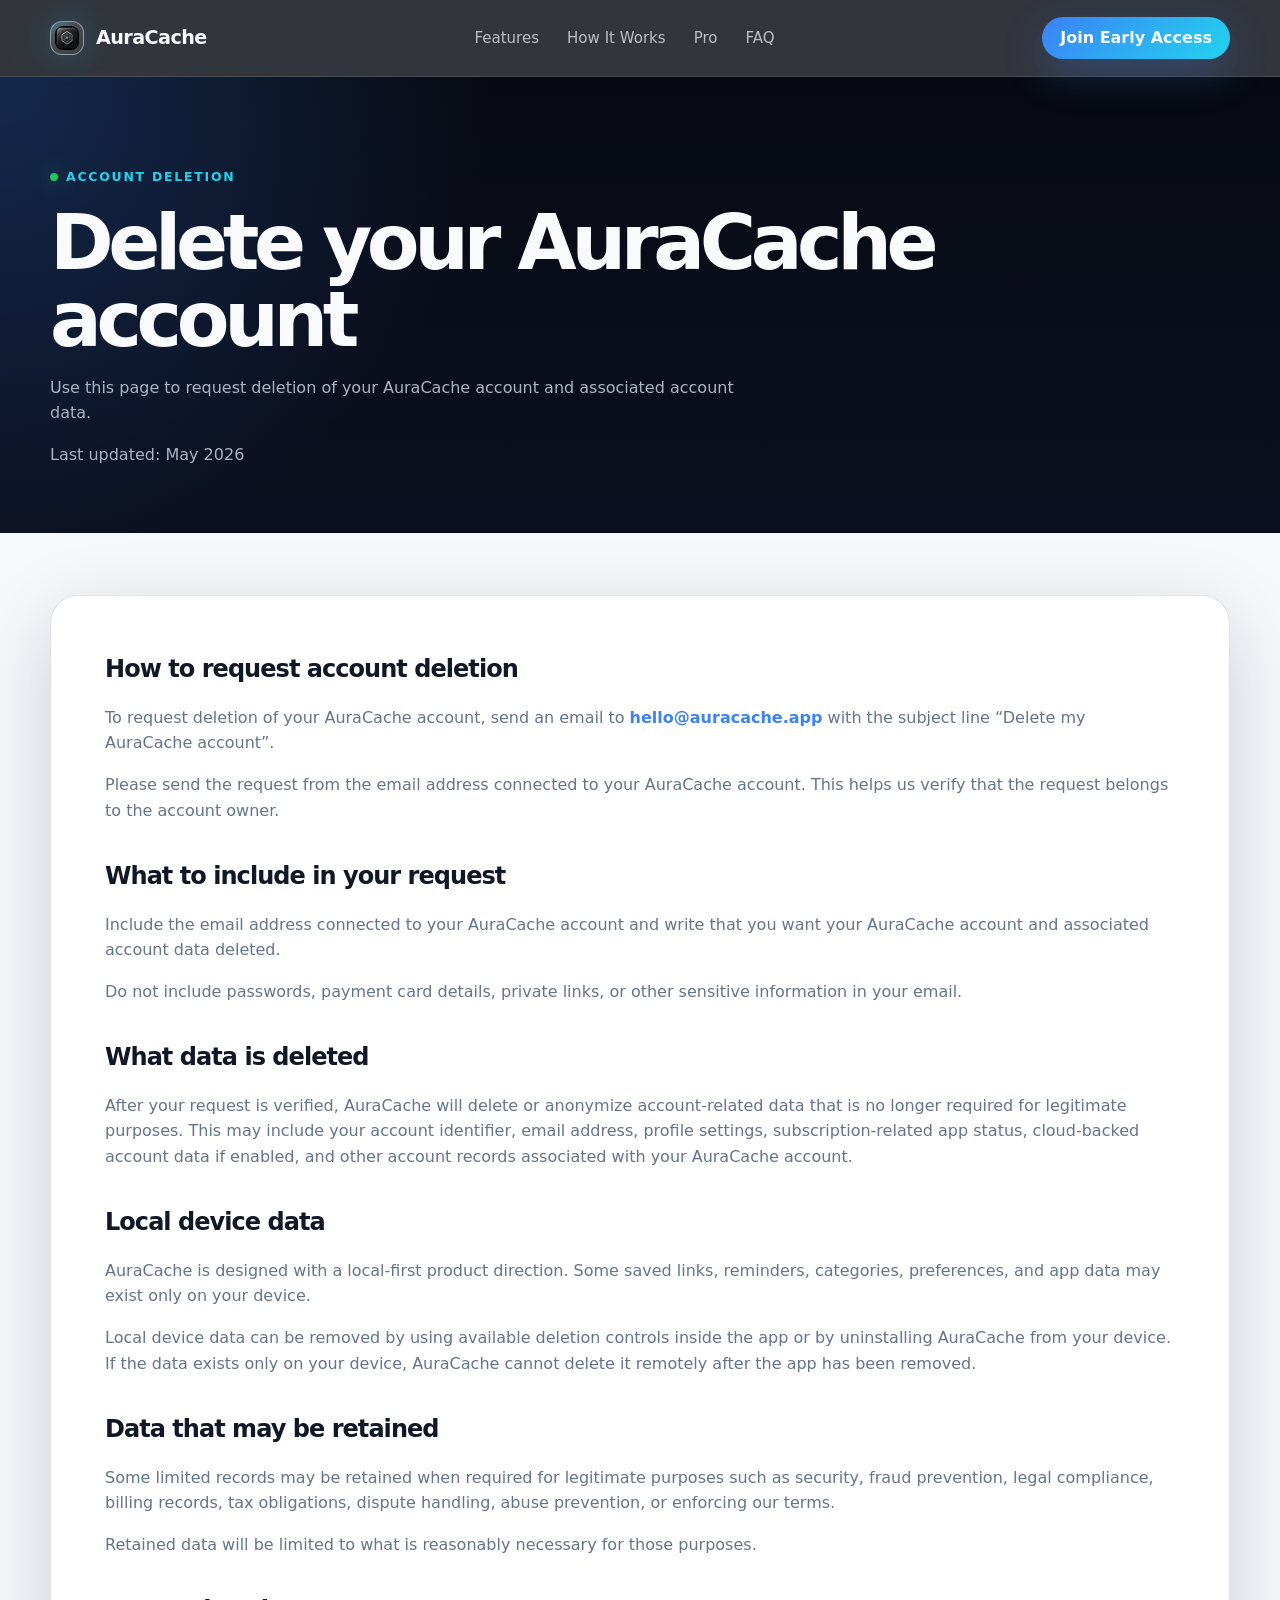
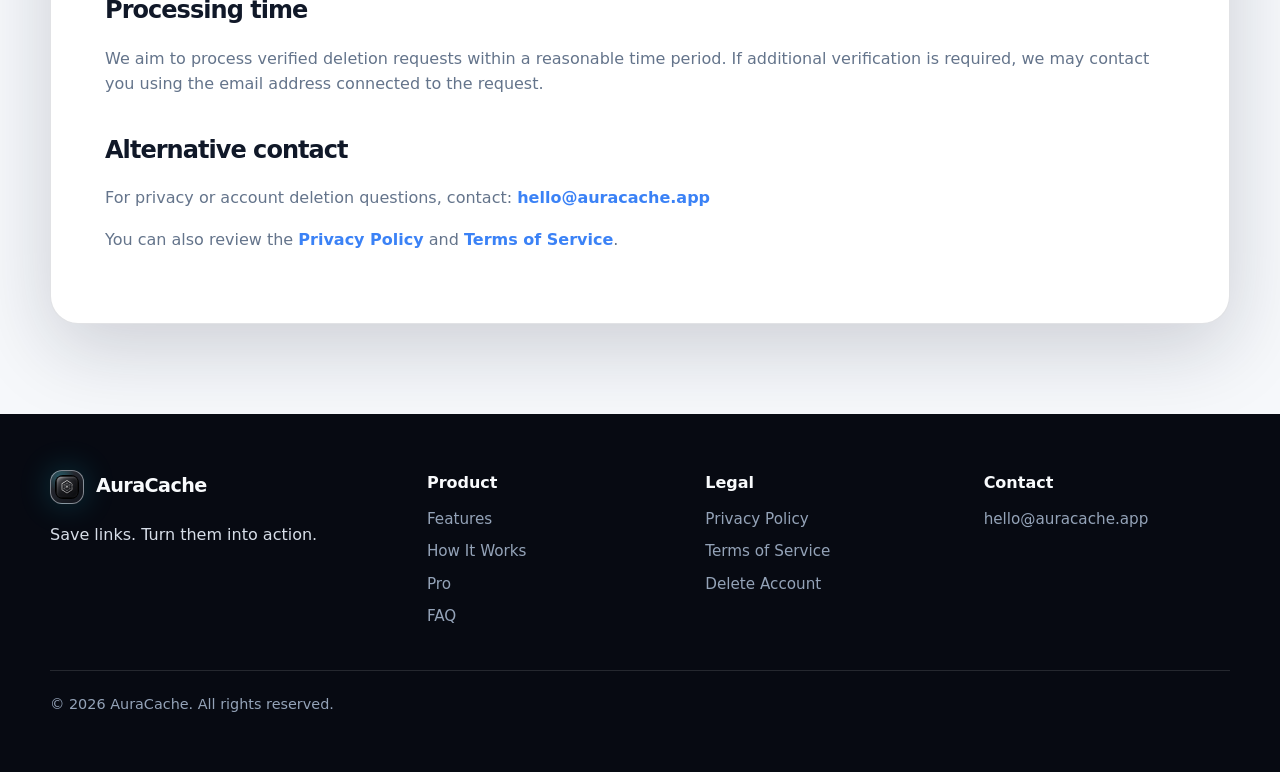
==== delete-account/index.html @ 0bc5a2fd "Add account deletion page" ====
<!doctype html>
<html lang="en">
<head>
  <meta charset="utf-8">
  <title>Delete Account — AuraCache</title>
  <meta name="viewport" content="width=device-width, initial-scale=1">
  <meta name="description" content="Request deletion of your AuraCache account and associated account data.">
  <meta name="robots" content="index, follow">
  <link rel="canonical" href="https://auracache.app/delete-account">

  <meta property="og:type" content="website">
  <meta property="og:site_name" content="AuraCache">
  <meta property="og:url" content="https://auracache.app/delete-account">
  <meta property="og:title" content="Delete Account — AuraCache">
  <meta property="og:description" content="Request deletion of your AuraCache account and associated account data.">
  <meta property="og:image" content="https://auracache.app/og-image.png">
  <meta property="og:image:width" content="1200">
  <meta property="og:image:height" content="630">

  <meta name="twitter:card" content="summary_large_image">
  <meta name="twitter:title" content="Delete Account — AuraCache">
  <meta name="twitter:description" content="Request deletion of your AuraCache account and associated account data.">
  <meta name="twitter:image" content="https://auracache.app/og-image.png">

  <!-- Google tag (gtag.js) -->
  <script async src="https://www.googletagmanager.com/gtag/js?id=G-YW6B66FDKB"></script>
  <script>
    window.dataLayer = window.dataLayer || [];
    function gtag(){dataLayer.push(arguments);}
    gtag('js', new Date());

    gtag('config', 'G-YW6B66FDKB');
  </script>

  <link rel="icon" href="../favicon.ico" sizes="any">
  <link rel="icon" type="image/png" sizes="32x32" href="../favicon-32x32.png">
  <link rel="icon" type="image/png" sizes="16x16" href="../favicon-16x16.png">
  <link rel="apple-touch-icon" href="../apple-touch-icon.png">
  <link rel="manifest" href="../site.webmanifest">
  <meta name="theme-color" content="#070a12">
  <link rel="stylesheet" href="../style.css">
</head>

<body class="legal-page">
  <header class="site-header">
    <div class="container nav">
      <a class="brand" href="../index.html" aria-label="AuraCache home">
        <span class="brand-mark"><img src="../android-chrome-192x192.png" alt="" width="24" height="24" style="width:24px;height:24px;border-radius:8px;display:block;"></span>
        <span>AuraCache</span>
      </a>

      <nav class="nav-links" aria-label="Main navigation">
        <a href="../index.html#features">Features</a>
        <a href="../index.html#how-it-works">How It Works</a>
        <a href="../index.html#pro">Pro</a>
        <a href="../index.html#faq">FAQ</a>
      </nav>

      <a class="nav-cta" href="../index.html#early-access">Join Early Access</a>
    </div>
  </header>

  <main>
    <section class="legal-hero">
      <div class="container">
        <div class="eyebrow">
          <span class="eyebrow-dot"></span>
          Account Deletion
        </div>

        <h1>Delete your AuraCache account</h1>

        <p>
          Use this page to request deletion of your AuraCache account and associated account data.
        </p>

        <p>
          Last updated: May 2026
        </p>
      </div>
    </section>

    <section class="legal-content">
      <div class="container">
        <article class="legal-card">
          <h2>How to request account deletion</h2>
          <p>
            To request deletion of your AuraCache account, send an email to
            <a href="mailto:hello@auracache.app?subject=Delete%20my%20AuraCache%20account">hello@auracache.app</a>
            with the subject line “Delete my AuraCache account”.
          </p>
          <p>
            Please send the request from the email address connected to your AuraCache account. This helps us verify that the request belongs to the account owner.
          </p>

          <h2>What to include in your request</h2>
          <p>
            Include the email address connected to your AuraCache account and write that you want your AuraCache account and associated account data deleted.
          </p>
          <p>
            Do not include passwords, payment card details, private links, or other sensitive information in your email.
          </p>

          <h2>What data is deleted</h2>
          <p>
            After your request is verified, AuraCache will delete or anonymize account-related data that is no longer required for legitimate purposes. This may include your account identifier, email address, profile settings, subscription-related app status, cloud-backed account data if enabled, and other account records associated with your AuraCache account.
          </p>

          <h2>Local device data</h2>
          <p>
            AuraCache is designed with a local-first product direction. Some saved links, reminders, categories, preferences, and app data may exist only on your device.
          </p>
          <p>
            Local device data can be removed by using available deletion controls inside the app or by uninstalling AuraCache from your device. If the data exists only on your device, AuraCache cannot delete it remotely after the app has been removed.
          </p>

          <h2>Data that may be retained</h2>
          <p>
            Some limited records may be retained when required for legitimate purposes such as security, fraud prevention, legal compliance, billing records, tax obligations, dispute handling, abuse prevention, or enforcing our terms.
          </p>
          <p>
            Retained data will be limited to what is reasonably necessary for those purposes.
          </p>

          <h2>Processing time</h2>
          <p>
            We aim to process verified deletion requests within a reasonable time period. If additional verification is required, we may contact you using the email address connected to the request.
          </p>

          <h2>Alternative contact</h2>
          <p>
            For privacy or account deletion questions, contact:
            <a href="mailto:hello@auracache.app">hello@auracache.app</a>
          </p>

          <p>
            You can also review the
            <a href="../privacy.html">Privacy Policy</a>
            and
            <a href="../terms.html">Terms of Service</a>.
          </p>
        </article>
      </div>
    </section>
  </main>

  <footer class="site-footer">
    <div class="container">
      <div class="footer-grid">
        <div>
          <a class="brand" href="../index.html" aria-label="AuraCache home">
            <span class="brand-mark"><img src="../android-chrome-192x192.png" alt="" width="24" height="24" style="width:24px;height:24px;border-radius:8px;display:block;"></span>
            <span>AuraCache</span>
          </a>
          <p>
            Save links. Turn them into action.
          </p>
        </div>

        <div>
          <div class="footer-title">Product</div>
          <div class="footer-links">
            <a href="../index.html#features">Features</a>
            <a href="../index.html#how-it-works">How It Works</a>
            <a href="../index.html#pro">Pro</a>
            <a href="../index.html#faq">FAQ</a>
          </div>
        </div>

        <div>
          <div class="footer-title">Legal</div>
          <div class="footer-links">
            <a href="../privacy.html">Privacy Policy</a>
            <a href="../terms.html">Terms of Service</a>
            <a href="../delete-account/">Delete Account</a>
          </div>
        </div>

        <div>
          <div class="footer-title">Contact</div>
          <div class="footer-links">
            <a href="mailto:hello@auracache.app">hello@auracache.app</a>
          </div>
        </div>
      </div>

      <div class="footer-bottom">
        © 2026 AuraCache. All rights reserved.
      </div>
    </div>
  </footer>
</body>
</html>
---- style.css ----
:root {
  --bg-dark: #070a12;
  --bg-dark-2: #0b1020;
  --bg-card: #101624;
  --bg-card-soft: #151d2e;
  --bg-light: #f6f8fb;
  --bg-white: #ffffff;

  --text-main: #f8fafc;
  --text-dark: #101828;
  --text-muted: #94a3b8;
  --text-soft: #64748b;

  --silver: #d7dee8;
  --silver-dark: #aab4c3;
  --blue: #3b82f6;
  --cyan: #22d3ee;
  --green: #22c55e;
  --amber: #f59e0b;

  --border-dark: rgba(255, 255, 255, 0.12);
  --border-light: rgba(15, 23, 42, 0.12);

  --shadow-soft: 0 24px 80px rgba(15, 23, 42, 0.18);
  --shadow-dark: 0 30px 100px rgba(0, 0, 0, 0.35);

  --radius-xl: 28px;
  --radius-lg: 22px;
  --radius-md: 16px;

  --container: 1180px;
}

* {
  box-sizing: border-box;
}

html {
  scroll-behavior: smooth;
}

body {
  margin: 0;
  font-family:
    Inter,
    ui-sans-serif,
    system-ui,
    -apple-system,
    BlinkMacSystemFont,
    "Segoe UI",
    sans-serif;
  background: var(--bg-light);
  color: var(--text-dark);
  line-height: 1.6;
}

a {
  color: inherit;
  text-decoration: none;
}

img {
  max-width: 100%;
  display: block;
}

.container {
  width: min(100% - 40px, var(--container));
  margin: 0 auto;
}

.site-header {
  position: sticky;
  top: 0;
  z-index: 50;
  background: rgba(7, 10, 18, 0.82);
  backdrop-filter: blur(18px);
  border-bottom: 1px solid var(--border-dark);
}

.nav {
  min-height: 76px;
  display: flex;
  align-items: center;
  justify-content: space-between;
  gap: 24px;
}

.brand {
  display: inline-flex;
  align-items: center;
  gap: 12px;
  color: var(--text-main);
  font-weight: 800;
  letter-spacing: -0.03em;
  font-size: 1.2rem;
}

.brand-mark {
  width: 34px;
  height: 34px;
  border-radius: 12px;
  display: grid;
  place-items: center;
  color: var(--cyan);
  border: 1px solid rgba(215, 222, 232, 0.55);
  background:
    radial-gradient(circle at 30% 20%, rgba(34, 211, 238, 0.28), transparent 42%),
    linear-gradient(145deg, rgba(255, 255, 255, 0.16), rgba(255, 255, 255, 0.04));
  box-shadow: 0 0 32px rgba(34, 211, 238, 0.22);
}

.nav-links {
  display: flex;
  align-items: center;
  gap: 28px;
  color: var(--silver);
  font-size: 0.94rem;
}

.nav-links a {
  opacity: 0.82;
  transition: opacity 0.2s ease, color 0.2s ease;
}

.nav-links a:hover {
  opacity: 1;
  color: var(--cyan);
}

.nav-cta {
  display: inline-flex;
  align-items: center;
  justify-content: center;
  min-height: 42px;
  padding: 0 18px;
  border-radius: 999px;
  color: var(--text-main);
  background: linear-gradient(135deg, var(--blue), var(--cyan));
  font-weight: 700;
  box-shadow: 0 14px 40px rgba(59, 130, 246, 0.28);
}

.hero {
  position: relative;
  overflow: hidden;
  background:
    radial-gradient(circle at top left, rgba(59, 130, 246, 0.26), transparent 34%),
    radial-gradient(circle at 72% 18%, rgba(34, 211, 238, 0.22), transparent 32%),
    linear-gradient(180deg, var(--bg-dark), var(--bg-dark-2));
  color: var(--text-main);
  padding: 92px 0 110px;
}

.hero::after {
  content: "";
  position: absolute;
  inset: auto -12% -32% -12%;
  height: 360px;
  background: radial-gradient(circle, rgba(34, 211, 238, 0.18), transparent 64%);
  pointer-events: none;
}

.hero-grid {
  position: relative;
  z-index: 2;
  display: grid;
  grid-template-columns: minmax(0, 1.03fr) minmax(320px, 0.97fr);
  align-items: center;
  gap: 70px;
}

.eyebrow {
  display: inline-flex;
  align-items: center;
  gap: 8px;
  color: var(--cyan);
  font-weight: 800;
  font-size: 0.78rem;
  text-transform: uppercase;
  letter-spacing: 0.14em;
  margin-bottom: 18px;
}

.eyebrow-dot {
  width: 8px;
  height: 8px;
  border-radius: 999px;
  background: var(--green);
  box-shadow: 0 0 24px rgba(34, 197, 94, 0.8);
}

.hero h1 {
  margin: 0;
  max-width: 720px;
  font-size: clamp(3.1rem, 8vw, 6.7rem);
  line-height: 0.92;
  letter-spacing: -0.075em;
}

.hero-lead {
  max-width: 620px;
  margin: 26px 0 0;
  color: var(--silver);
  font-size: clamp(1.1rem, 2vw, 1.36rem);
}

.hero-actions {
  display: flex;
  flex-wrap: wrap;
  gap: 14px;
  margin-top: 34px;
}

.btn {
  display: inline-flex;
  align-items: center;
  justify-content: center;
  min-height: 52px;
  padding: 0 24px;
  border-radius: 999px;
  font-weight: 800;
  border: 1px solid transparent;
  transition: transform 0.2s ease, box-shadow 0.2s ease, background 0.2s ease;
}

.btn:hover {
  transform: translateY(-2px);
}

.btn-primary {
  color: #ffffff;
  background: linear-gradient(135deg, var(--blue), var(--cyan));
  box-shadow: 0 20px 50px rgba(59, 130, 246, 0.34);
}

.btn-secondary {
  color: var(--text-main);
  border-color: var(--border-dark);
  background: rgba(255, 255, 255, 0.06);
}

.hero-note {
  margin-top: 20px;
  color: var(--text-muted);
  font-size: 0.96rem;
}

.hero-visual {
  position: relative;
  min-height: 540px;
}

.phone-mockup {
  width: min(100%, 355px);
  margin: 0 auto;
  border-radius: 42px;
  padding: 16px;
  background:
    linear-gradient(145deg, rgba(255, 255, 255, 0.24), rgba(255, 255, 255, 0.04)),
    rgba(16, 22, 36, 0.88);
  border: 1px solid rgba(215, 222, 232, 0.24);
  box-shadow: var(--shadow-dark);
}

.phone-screen {
  min-height: 610px;
  border-radius: 32px;
  overflow: hidden;
  padding: 22px;
  background:
    radial-gradient(circle at 80% 0%, rgba(34, 211, 238, 0.24), transparent 32%),
    linear-gradient(180deg, #111827, #070a12);
  border: 1px solid rgba(255, 255, 255, 0.08);
}

.app-topbar {
  display: flex;
  align-items: center;
  justify-content: space-between;
  color: var(--silver);
  font-size: 0.84rem;
}

.app-card {
  margin-top: 22px;
  padding: 18px;
  border-radius: 22px;
  background: rgba(255, 255, 255, 0.075);
  border: 1px solid rgba(255, 255, 255, 0.11);
}

.app-card strong {
  display: block;
  color: var(--text-main);
  font-size: 1rem;
  margin-bottom: 6px;
}

.app-card span {
  color: var(--text-muted);
  font-size: 0.88rem;
}

.app-pill-row {
  display: flex;
  gap: 8px;
  flex-wrap: wrap;
  margin-top: 18px;
}

.app-pill {
  border-radius: 999px;
  padding: 7px 10px;
  font-size: 0.76rem;
  color: var(--silver);
  background: rgba(34, 211, 238, 0.08);
  border: 1px solid rgba(34, 211, 238, 0.18);
}

.app-list {
  margin-top: 22px;
  display: grid;
  gap: 12px;
}

.app-list-item {
  padding: 14px;
  border-radius: 18px;
  background: rgba(255, 255, 255, 0.055);
  border: 1px solid rgba(255, 255, 255, 0.08);
}

.app-list-item b {
  display: block;
  color: var(--text-main);
  font-size: 0.92rem;
}

.app-list-item small {
  color: var(--text-muted);
}

.float-card {
  position: absolute;
  z-index: 5;
  min-width: 168px;
  padding: 16px;
  border-radius: 20px;
  color: var(--text-main);
  background: rgba(16, 22, 36, 0.78);
  border: 1px solid rgba(215, 222, 232, 0.18);
  backdrop-filter: blur(16px);
  box-shadow: 0 22px 60px rgba(0, 0, 0, 0.28);
}

.float-card b {
  display: block;
  font-size: 0.88rem;
}

.float-card span {
  display: block;
  margin-top: 4px;
  color: var(--text-muted);
  font-size: 0.78rem;
}

.float-1 {
  top: 52px;
  left: 8px;
}

.float-2 {
  right: 0;
  top: 152px;
}

.float-3 {
  left: 0;
  bottom: 116px;
}

.float-4 {
  right: 12px;
  bottom: 44px;
}

.section {
  padding: 96px 0;
}

.section-dark {
  background: var(--bg-dark);
  color: var(--text-main);
}

.section-white {
  background: var(--bg-white);
}

.section-soft {
  background: var(--bg-light);
}

.section-header {
  max-width: 760px;
  margin-bottom: 46px;
}

.section-header.center {
  text-align: center;
  margin-left: auto;
  margin-right: auto;
}

.kicker {
  color: var(--blue);
  font-weight: 900;
  font-size: 0.78rem;
  text-transform: uppercase;
  letter-spacing: 0.13em;
  margin-bottom: 12px;
}

.section h2 {
  margin: 0;
  font-size: clamp(2.1rem, 4vw, 4rem);
  line-height: 1;
  letter-spacing: -0.06em;
}

.section p {
  color: var(--text-soft);
  font-size: 1.05rem;
}

.section-dark p {
  color: var(--silver-dark);
}

.problem-card {
  padding: clamp(28px, 5vw, 54px);
  border-radius: var(--radius-xl);
  background:
    radial-gradient(circle at top right, rgba(34, 211, 238, 0.14), transparent 34%),
    linear-gradient(135deg, #ffffff, #f2f5fa);
  border: 1px solid var(--border-light);
  box-shadow: var(--shadow-soft);
}

.problem-card h2 {
  max-width: 760px;
}

.problem-card p {
  max-width: 760px;
  margin-bottom: 0;
}

.feature-grid {
  display: grid;
  grid-template-columns: repeat(3, minmax(0, 1fr));
  gap: 18px;
}

.feature-card {
  min-height: 240px;
  padding: 26px;
  border-radius: var(--radius-lg);
  background: var(--bg-white);
  border: 1px solid var(--border-light);
  box-shadow: 0 16px 48px rgba(15, 23, 42, 0.07);
}

.feature-icon {
  width: 48px;
  height: 48px;
  display: grid;
  place-items: center;
  border-radius: 16px;
  color: var(--blue);
  background: linear-gradient(135deg, rgba(59, 130, 246, 0.14), rgba(34, 211, 238, 0.14));
  margin-bottom: 20px;
  font-weight: 900;
}

.feature-card h3,
.step-card h3,
.plan-card h3,
.pro-card h3,
.faq-item h3 {
  margin: 0 0 10px;
  color: var(--text-dark);
  letter-spacing: -0.035em;
  line-height: 1.1;
}

.feature-card p,
.step-card p,
.plan-card p,
.pro-card p,
.faq-item p {
  margin: 0;
}

.steps {
  display: grid;
  grid-template-columns: repeat(4, minmax(0, 1fr));
  gap: 16px;
}

.step-card {
  position: relative;
  padding: 28px 22px;
  border-radius: var(--radius-lg);
  background: rgba(255, 255, 255, 0.06);
  border: 1px solid var(--border-dark);
}

.step-number {
  width: 38px;
  height: 38px;
  display: grid;
  place-items: center;
  margin-bottom: 22px;
  border-radius: 999px;
  color: var(--text-main);
  background: linear-gradient(135deg, var(--blue), var(--cyan));
  font-weight: 900;
}

.step-card h3 {
  color: var(--text-main);
}

.pro-grid {
  display: grid;
  grid-template-columns: 0.95fr 1.05fr;
  gap: 24px;
  align-items: stretch;
}

.plan-card {
  padding: 30px;
  border-radius: var(--radius-xl);
  background: var(--bg-white);
  border: 1px solid var(--border-light);
  box-shadow: var(--shadow-soft);
}

.plan-card.featured {
  color: var(--text-main);
  background:
    radial-gradient(circle at 100% 0%, rgba(34, 211, 238, 0.18), transparent 32%),
    linear-gradient(180deg, var(--bg-card), var(--bg-dark));
  border-color: rgba(215, 222, 232, 0.18);
}

.plan-card.featured h3,
.plan-card.featured p {
  color: var(--text-main);
}

.plan-label {
  display: inline-flex;
  align-items: center;
  min-height: 30px;
  padding: 0 12px;
  border-radius: 999px;
  color: var(--blue);
  background: rgba(59, 130, 246, 0.1);
  font-weight: 800;
  font-size: 0.78rem;
  margin-bottom: 18px;
}

.plan-card.featured .plan-label {
  color: var(--cyan);
  background: rgba(34, 211, 238, 0.11);
}

.plan-price {
  margin: 18px 0 24px;
  font-size: 2rem;
  line-height: 1;
  letter-spacing: -0.05em;
  font-weight: 900;
}

.plan-note {
  color: var(--text-soft);
  font-size: 0.95rem;
}

.plan-card.featured .plan-note {
  color: var(--silver-dark);
}

.check-list {
  list-style: none;
  padding: 0;
  margin: 24px 0 0;
  display: grid;
  gap: 12px;
}

.check-list li {
  position: relative;
  padding-left: 28px;
  color: var(--text-soft);
}

.plan-card.featured .check-list li {
  color: var(--silver);
}

.check-list li::before {
  content: "✓";
  position: absolute;
  left: 0;
  top: 0;
  color: var(--green);
  font-weight: 900;
}

.pro-feature-grid {
  display: grid;
  grid-template-columns: repeat(2, minmax(0, 1fr));
  gap: 16px;
  margin-top: 28px;
}

.pro-card {
  padding: 24px;
  border-radius: var(--radius-lg);
  background: var(--bg-white);
  border: 1px solid var(--border-light);
}

.early-access {
  padding: 44px;
  border-radius: var(--radius-xl);
  color: var(--text-main);
  background:
    radial-gradient(circle at top left, rgba(59, 130, 246, 0.24), transparent 32%),
    linear-gradient(135deg, var(--bg-dark), var(--bg-card));
  border: 1px solid rgba(255, 255, 255, 0.12);
  box-shadow: var(--shadow-dark);
}

.early-access h2 {
  color: var(--text-main);
}

.early-access p {
  color: var(--silver-dark);
}

.faq-grid {
  display: grid;
  gap: 14px;
}

.faq-item {
  padding: 24px 26px;
  border-radius: var(--radius-lg);
  background: var(--bg-white);
  border: 1px solid var(--border-light);
}

.site-footer {
  padding: 56px 0;
  color: var(--silver);
  background: var(--bg-dark);
}

.footer-grid {
  display: grid;
  grid-template-columns: 1.4fr repeat(3, 1fr);
  gap: 32px;
}

.footer-title {
  color: var(--text-main);
  font-weight: 900;
  margin-bottom: 12px;
}

.footer-links {
  display: grid;
  gap: 8px;
  color: var(--text-muted);
  font-size: 0.95rem;
}

.footer-links a:hover {
  color: var(--cyan);
}

.footer-bottom {
  margin-top: 42px;
  padding-top: 22px;
  border-top: 1px solid var(--border-dark);
  color: var(--text-muted);
  font-size: 0.9rem;
}

.legal-page {
  background: var(--bg-light);
}

.legal-hero {
  padding: 86px 0 50px;
  color: var(--text-main);
  background:
    radial-gradient(circle at top left, rgba(59, 130, 246, 0.26), transparent 36%),
    linear-gradient(180deg, var(--bg-dark), var(--bg-dark-2));
}

.legal-hero h1 {
  margin: 0;
  font-size: clamp(2.6rem, 6vw, 5rem);
  line-height: 1;
  letter-spacing: -0.07em;
}

.legal-hero p {
  max-width: 720px;
  color: var(--silver-dark);
}

.legal-content {
  padding: 62px 0 90px;
}

.legal-card {
  padding: clamp(26px, 5vw, 54px);
  border-radius: var(--radius-xl);
  background: var(--bg-white);
  border: 1px solid var(--border-light);
  box-shadow: var(--shadow-soft);
}

.legal-card h2 {
  margin-top: 34px;
  margin-bottom: 10px;
  letter-spacing: -0.04em;
}

.legal-card h2:first-child {
  margin-top: 0;
}

.legal-card p,
.legal-card li {
  color: var(--text-soft);
}

.legal-card a {
  color: var(--blue);
  font-weight: 700;
}

/* Tablet */
@media (max-width: 980px) {
  .nav-links {
    display: none;
  }

  .hero {
    padding: 72px 0 88px;
  }

  .hero-grid,
  .pro-grid {
    grid-template-columns: 1fr;
  }

  .hero-visual {
    min-height: auto;
  }

  .float-card {
    display: none;
  }

  .feature-grid,
  .steps,
  .pro-feature-grid,
  .footer-grid {
    grid-template-columns: 1fr 1fr;
  }
}

/* Mobile */
@media (max-width: 640px) {
  .container {
    width: min(100% - 28px, var(--container));
  }

  .nav {
    min-height: 58px;
  }

  .brand {
    gap: 9px;
    font-size: 1rem;
  }

  .brand-mark {
    width: 30px;
    height: 30px;
    border-radius: 10px;
  }

  .nav-cta {
    display: none;
  }

  .hero {
    padding: 38px 0 44px;
  }

  .hero-grid {
    display: grid;
    grid-template-columns: minmax(0, 1fr) 138px;
    align-items: center;
    gap: 12px;
  }

  .hero-grid > div:first-child {
    min-width: 0;
  }

  .hero-visual {
    width: 138px;
    min-height: auto;
    justify-self: end;
    align-self: center;
  }

  .eyebrow {
    font-size: 0.58rem;
    letter-spacing: 0.12em;
    gap: 6px;
    margin-bottom: 12px;
  }

  .eyebrow-dot {
    width: 6px;
    height: 6px;
  }

  .hero h1 {
    font-size: clamp(1.9rem, 9vw, 2.85rem);
    line-height: 0.94;
    letter-spacing: -0.065em;
  }

  .hero-lead {
    margin-top: 12px;
    font-size: 0.82rem;
    line-height: 1.4;
  }

  .hero-note {
    display: none;
  }

  .hero-actions {
    margin-top: 16px;
    gap: 8px;
    flex-direction: column;
  }

  .btn {
    width: 100%;
    min-height: 40px;
    padding: 0 10px;
    font-size: 0.74rem;
  }

  .phone-mockup {
    width: 138px;
    max-width: 138px;
    margin: 0;
    padding: 7px;
    border-radius: 26px;
  }

  .phone-screen {
    min-height: 270px;
    max-height: 270px;
    padding: 8px;
    border-radius: 20px;
  }

  .app-topbar {
    font-size: 0.48rem;
  }

  .app-card {
    margin-top: 9px;
    padding: 8px;
    border-radius: 13px;
  }

  .app-card strong {
    font-size: 0.54rem;
    line-height: 1.2;
    margin-bottom: 4px;
  }

  .app-card span {
    font-size: 0.45rem;
    line-height: 1.3;
  }

  .app-pill-row {
    gap: 4px;
    margin-top: 7px;
  }

  .app-pill {
    padding: 3px 5px;
    font-size: 0.4rem;
  }

  .app-list {
    margin-top: 9px;
    gap: 5px;
  }

  .app-list-item {
    padding: 6px;
    border-radius: 10px;
  }

  .app-list-item b {
    font-size: 0.5rem;
    line-height: 1.15;
  }

  .app-list-item small {
    font-size: 0.42rem;
    line-height: 1.2;
  }

  .app-list-item:nth-child(n+4) {
    display: none;
  }

  .float-card {
    display: none;
  }

  .section {
    padding: 56px 0;
  }

  .section-header {
    margin-bottom: 26px;
  }

  .section h2 {
    font-size: clamp(1.75rem, 8vw, 2.45rem);
    line-height: 1.05;
  }

  .section p {
    font-size: 0.92rem;
  }

  .feature-grid,
  .steps,
  .pro-feature-grid {
    grid-template-columns: repeat(2, minmax(0, 1fr));
    gap: 12px;
  }

  .feature-card,
  .step-card,
  .pro-card {
    min-height: auto;
    padding: 15px;
    border-radius: 18px;
  }

  .feature-icon,
  .step-number {
    width: 30px;
    height: 30px;
    margin-bottom: 10px;
    font-size: 0.72rem;
  }

  .feature-card h3,
  .step-card h3,
  .pro-card h3 {
    font-size: 0.88rem;
    line-height: 1.15;
  }

  .feature-card p,
  .step-card p,
  .pro-card p {
    font-size: 0.76rem;
    line-height: 1.42;
    display: -webkit-box;
    -webkit-line-clamp: 4;
    -webkit-box-orient: vertical;
    overflow: hidden;
  }

  .problem-card,
  .early-access {
    padding: 24px;
  }

  .problem-card h2 {
    font-size: clamp(1.65rem, 8vw, 2.25rem);
  }

  .plan-card {
    padding: 24px;
  }

  .plan-price {
    font-size: 1.45rem;
  }

  .faq-item {
    padding: 20px;
  }

  .footer-grid {
    grid-template-columns: 1fr;
  }

  .site-footer {
    padding-bottom: 42px;
  }
}

/* Extra small phones */
@media (max-width: 380px) {
  .hero-grid {
    grid-template-columns: 1fr;
    gap: 22px;
  }

  .hero-visual {
    width: 100%;
    justify-self: center;
  }

  .phone-mockup {
    width: 220px;
    max-width: 220px;
    margin: 0 auto;
  }

  .phone-screen {
    min-height: 410px;
    max-height: 410px;
    padding: 15px;
  }

  .app-topbar {
    font-size: 0.72rem;
  }

  .app-card {
    margin-top: 18px;
    padding: 16px;
    border-radius: 20px;
  }

  .app-card strong {
    font-size: 0.86rem;
  }

  .app-card span {
    font-size: 0.75rem;
  }

  .app-pill {
    padding: 6px 8px;
    font-size: 0.65rem;
  }

  .app-list {
    margin-top: 16px;
    gap: 9px;
  }

  .app-list-item {
    padding: 12px;
    border-radius: 15px;
  }

  .app-list-item b {
    font-size: 0.8rem;
  }

  .app-list-item small {
    font-size: 0.68rem;
  }

  .app-list-item:nth-child(n+4) {
    display: block;
  }
}
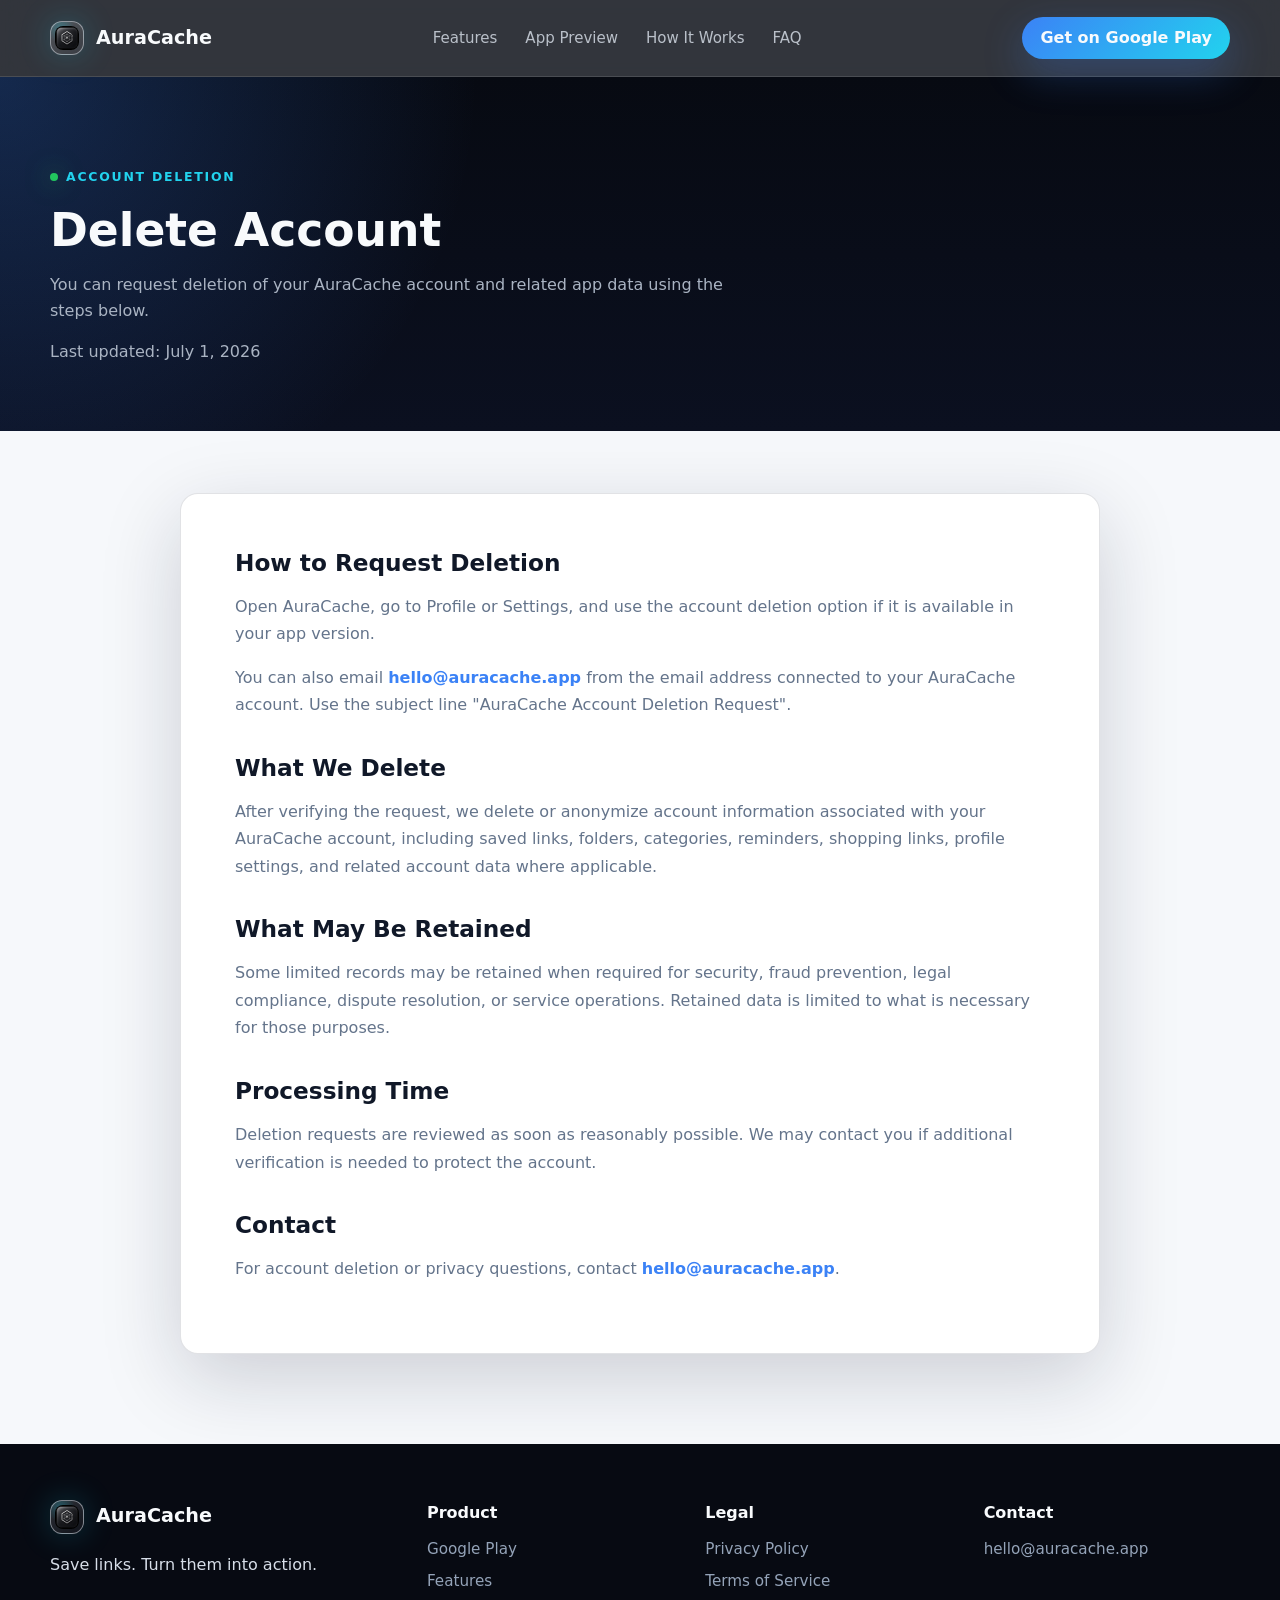
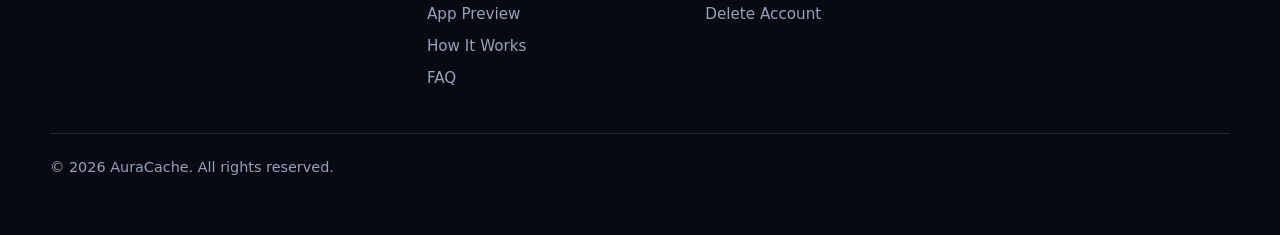
==== commit bdce0cac: "polish production website for Google Play launch" ====
--- a/delete-account/index.html
+++ b/delete-account/index.html
@@ -2,36 +2,21 @@
 <html lang="en">
 <head>
   <meta charset="utf-8">
-  <title>Delete Account — AuraCache</title>
+  <title>Delete Account - AuraCache</title>
   <meta name="viewport" content="width=device-width, initial-scale=1">
-  <meta name="description" content="Request deletion of your AuraCache account and associated account data.">
+  <meta name="description" content="How to request deletion of your AuraCache account and related app data.">
   <meta name="robots" content="index, follow">
-  <link rel="canonical" href="https://auracache.app/delete-account">
-
+  <link rel="canonical" href="https://auracache.app/delete-account/">
   <meta property="og:type" content="website">
   <meta property="og:site_name" content="AuraCache">
-  <meta property="og:url" content="https://auracache.app/delete-account">
-  <meta property="og:title" content="Delete Account — AuraCache">
-  <meta property="og:description" content="Request deletion of your AuraCache account and associated account data.">
+  <meta property="og:url" content="https://auracache.app/delete-account/">
+  <meta property="og:title" content="Delete Account - AuraCache">
+  <meta property="og:description" content="Instructions for deleting your AuraCache account and related app data.">
   <meta property="og:image" content="https://auracache.app/og-image.png">
-  <meta property="og:image:width" content="1200">
-  <meta property="og:image:height" content="630">
-
   <meta name="twitter:card" content="summary_large_image">
-  <meta name="twitter:title" content="Delete Account — AuraCache">
-  <meta name="twitter:description" content="Request deletion of your AuraCache account and associated account data.">
+  <meta name="twitter:title" content="Delete Account - AuraCache">
+  <meta name="twitter:description" content="Instructions for deleting your AuraCache account and related app data.">
   <meta name="twitter:image" content="https://auracache.app/og-image.png">
-
-  <!-- Google tag (gtag.js) -->
-  <script async src="https://www.googletagmanager.com/gtag/js?id=G-YW6B66FDKB"></script>
-  <script>
-    window.dataLayer = window.dataLayer || [];
-    function gtag(){dataLayer.push(arguments);}
-    gtag('js', new Date());
-
-    gtag('config', 'G-YW6B66FDKB');
-  </script>
-
   <link rel="icon" href="../favicon.ico" sizes="any">
   <link rel="icon" type="image/png" sizes="32x32" href="../favicon-32x32.png">
   <link rel="icon" type="image/png" sizes="16x16" href="../favicon-16x16.png">
@@ -40,154 +25,30 @@
   <meta name="theme-color" content="#070a12">
   <link rel="stylesheet" href="../style.css">
 </head>
-
 <body class="legal-page">
   <header class="site-header">
     <div class="container nav">
-      <a class="brand" href="../index.html" aria-label="AuraCache home">
-        <span class="brand-mark"><img src="../android-chrome-192x192.png" alt="" width="24" height="24" style="width:24px;height:24px;border-radius:8px;display:block;"></span>
-        <span>AuraCache</span>
-      </a>
-
-      <nav class="nav-links" aria-label="Main navigation">
-        <a href="../index.html#features">Features</a>
-        <a href="../index.html#how-it-works">How It Works</a>
-        <a href="../index.html#pro">Pro</a>
-        <a href="../index.html#faq">FAQ</a>
-      </nav>
-
-      <a class="nav-cta" href="../index.html#early-access">Join Early Access</a>
+      <a class="brand" href="../index.html" aria-label="AuraCache home"><span class="brand-mark"><img src="../android-chrome-192x192.png" alt="" width="24" height="24" style="width:24px;height:24px;border-radius:8px;display:block;"></span><span>AuraCache</span></a>
+      <nav class="nav-links" aria-label="Main navigation"><a href="../index.html#features">Features</a><a href="../index.html#app-preview">App Preview</a><a href="../index.html#how-it-works">How It Works</a><a href="../index.html#faq">FAQ</a></nav>
+      <a class="nav-cta" href="https://play.google.com/store/apps/details?id=com.auracache.app" rel="noopener noreferrer">Get on Google Play</a>
     </div>
   </header>
-
   <main>
-    <section class="legal-hero">
-      <div class="container">
-        <div class="eyebrow">
-          <span class="eyebrow-dot"></span>
-          Account Deletion
-        </div>
-
-        <h1>Delete your AuraCache account</h1>
-
-        <p>
-          Use this page to request deletion of your AuraCache account and associated account data.
-        </p>
-
-        <p>
-          Last updated: May 2026
-        </p>
-      </div>
-    </section>
-
-    <section class="legal-content">
-      <div class="container">
-        <article class="legal-card">
-          <h2>How to request account deletion</h2>
-          <p>
-            To request deletion of your AuraCache account, send an email to
-            <a href="mailto:hello@auracache.app?subject=Delete%20my%20AuraCache%20account">hello@auracache.app</a>
-            with the subject line “Delete my AuraCache account”.
-          </p>
-          <p>
-            Please send the request from the email address connected to your AuraCache account. This helps us verify that the request belongs to the account owner.
-          </p>
-
-          <h2>What to include in your request</h2>
-          <p>
-            Include the email address connected to your AuraCache account and write that you want your AuraCache account and associated account data deleted.
-          </p>
-          <p>
-            Do not include passwords, payment card details, private links, or other sensitive information in your email.
-          </p>
-
-          <h2>What data is deleted</h2>
-          <p>
-            After your request is verified, AuraCache will delete or anonymize account-related data that is no longer required for legitimate purposes. This may include your account identifier, email address, profile settings, subscription-related app status, cloud-backed account data if enabled, and other account records associated with your AuraCache account.
-          </p>
-
-          <h2>Local device data</h2>
-          <p>
-            AuraCache is designed with a local-first product direction. Some saved links, reminders, categories, preferences, and app data may exist only on your device.
-          </p>
-          <p>
-            Local device data can be removed by using available deletion controls inside the app or by uninstalling AuraCache from your device. If the data exists only on your device, AuraCache cannot delete it remotely after the app has been removed.
-          </p>
-
-          <h2>Data that may be retained</h2>
-          <p>
-            Some limited records may be retained when required for legitimate purposes such as security, fraud prevention, legal compliance, billing records, tax obligations, dispute handling, abuse prevention, or enforcing our terms.
-          </p>
-          <p>
-            Retained data will be limited to what is reasonably necessary for those purposes.
-          </p>
-
-          <h2>Processing time</h2>
-          <p>
-            We aim to process verified deletion requests within a reasonable time period. If additional verification is required, we may contact you using the email address connected to the request.
-          </p>
-
-          <h2>Alternative contact</h2>
-          <p>
-            For privacy or account deletion questions, contact:
-            <a href="mailto:hello@auracache.app">hello@auracache.app</a>
-          </p>
-
-          <p>
-            You can also review the
-            <a href="../privacy.html">Privacy Policy</a>
-            and
-            <a href="../terms.html">Terms of Service</a>.
-          </p>
-        </article>
-      </div>
-    </section>
+    <section class="legal-hero"><div class="container"><div class="eyebrow"><span class="eyebrow-dot"></span> Account Deletion</div><h1>Delete Account</h1><p>You can request deletion of your AuraCache account and related app data using the steps below.</p><p>Last updated: July 1, 2026</p></div></section>
+    <section class="legal-content"><div class="container"><article class="legal-card">
+      <h2>How to Request Deletion</h2>
+      <p>Open AuraCache, go to Profile or Settings, and use the account deletion option if it is available in your app version.</p>
+      <p>You can also email <a href="mailto:hello@auracache.app?subject=AuraCache%20Account%20Deletion%20Request">hello@auracache.app</a> from the email address connected to your AuraCache account. Use the subject line "AuraCache Account Deletion Request".</p>
+      <h2>What We Delete</h2>
+      <p>After verifying the request, we delete or anonymize account information associated with your AuraCache account, including saved links, folders, categories, reminders, shopping links, profile settings, and related account data where applicable.</p>
+      <h2>What May Be Retained</h2>
+      <p>Some limited records may be retained when required for security, fraud prevention, legal compliance, dispute resolution, or service operations. Retained data is limited to what is necessary for those purposes.</p>
+      <h2>Processing Time</h2>
+      <p>Deletion requests are reviewed as soon as reasonably possible. We may contact you if additional verification is needed to protect the account.</p>
+      <h2>Contact</h2>
+      <p>For account deletion or privacy questions, contact <a href="mailto:hello@auracache.app">hello@auracache.app</a>.</p>
+    </article></div></section>
   </main>
-
-  <footer class="site-footer">
-    <div class="container">
-      <div class="footer-grid">
-        <div>
-          <a class="brand" href="../index.html" aria-label="AuraCache home">
-            <span class="brand-mark"><img src="../android-chrome-192x192.png" alt="" width="24" height="24" style="width:24px;height:24px;border-radius:8px;display:block;"></span>
-            <span>AuraCache</span>
-          </a>
-          <p>
-            Save links. Turn them into action.
-          </p>
-        </div>
-
-        <div>
-          <div class="footer-title">Product</div>
-          <div class="footer-links">
-            <a href="../index.html#features">Features</a>
-            <a href="../index.html#how-it-works">How It Works</a>
-            <a href="../index.html#pro">Pro</a>
-            <a href="../index.html#faq">FAQ</a>
-          </div>
-        </div>
-
-        <div>
-          <div class="footer-title">Legal</div>
-          <div class="footer-links">
-            <a href="../privacy.html">Privacy Policy</a>
-            <a href="../terms.html">Terms of Service</a>
-            <a href="../delete-account/">Delete Account</a>
-          </div>
-        </div>
-
-        <div>
-          <div class="footer-title">Contact</div>
-          <div class="footer-links">
-            <a href="mailto:hello@auracache.app">hello@auracache.app</a>
-          </div>
-        </div>
-      </div>
-
-      <div class="footer-bottom">
-        © 2026 AuraCache. All rights reserved.
-      </div>
-    </div>
-  </footer>
+  <footer class="site-footer"><div class="container"><div class="footer-grid"><div><a class="brand" href="../index.html" aria-label="AuraCache home"><span class="brand-mark"><img src="../android-chrome-192x192.png" alt="" width="24" height="24" style="width:24px;height:24px;border-radius:8px;display:block;"></span><span>AuraCache</span></a><p>Save links. Turn them into action.</p></div><div><div class="footer-title">Product</div><div class="footer-links"><a href="https://play.google.com/store/apps/details?id=com.auracache.app" rel="noopener noreferrer">Google Play</a><a href="../index.html#features">Features</a><a href="../index.html#app-preview">App Preview</a><a href="../index.html#how-it-works">How It Works</a><a href="../index.html#faq">FAQ</a></div></div><div><div class="footer-title">Legal</div><div class="footer-links"><a href="../privacy.html">Privacy Policy</a><a href="../terms.html">Terms of Service</a><a href="../delete-account/">Delete Account</a></div></div><div><div class="footer-title">Contact</div><div class="footer-links"><a href="mailto:hello@auracache.app">hello@auracache.app</a></div></div></div><div class="footer-bottom">&copy; 2026 AuraCache. All rights reserved.</div></div></footer>
 </body>
-</html>
+</html>
--- a/style.css
+++ b/style.css
@@ -534,96 +534,6 @@
   color: var(--text-main);
 }
 
-.pro-grid {
-  display: grid;
-  grid-template-columns: 0.95fr 1.05fr;
-  gap: 24px;
-  align-items: stretch;
-}
-
-.plan-card {
-  padding: 30px;
-  border-radius: var(--radius-xl);
-  background: var(--bg-white);
-  border: 1px solid var(--border-light);
-  box-shadow: var(--shadow-soft);
-}
-
-.plan-card.featured {
-  color: var(--text-main);
-  background:
-    radial-gradient(circle at 100% 0%, rgba(34, 211, 238, 0.18), transparent 32%),
-    linear-gradient(180deg, var(--bg-card), var(--bg-dark));
-  border-color: rgba(215, 222, 232, 0.18);
-}
-
-.plan-card.featured h3,
-.plan-card.featured p {
-  color: var(--text-main);
-}
-
-.plan-label {
-  display: inline-flex;
-  align-items: center;
-  min-height: 30px;
-  padding: 0 12px;
-  border-radius: 999px;
-  color: var(--blue);
-  background: rgba(59, 130, 246, 0.1);
-  font-weight: 800;
-  font-size: 0.78rem;
-  margin-bottom: 18px;
-}
-
-.plan-card.featured .plan-label {
-  color: var(--cyan);
-  background: rgba(34, 211, 238, 0.11);
-}
-
-.plan-price {
-  margin: 18px 0 24px;
-  font-size: 2rem;
-  line-height: 1;
-  letter-spacing: -0.05em;
-  font-weight: 900;
-}
-
-.plan-note {
-  color: var(--text-soft);
-  font-size: 0.95rem;
-}
-
-.plan-card.featured .plan-note {
-  color: var(--silver-dark);
-}
-
-.check-list {
-  list-style: none;
-  padding: 0;
-  margin: 24px 0 0;
-  display: grid;
-  gap: 12px;
-}
-
-.check-list li {
-  position: relative;
-  padding-left: 28px;
-  color: var(--text-soft);
-}
-
-.plan-card.featured .check-list li {
-  color: var(--silver);
-}
-
-.check-list li::before {
-  content: "✓";
-  position: absolute;
-  left: 0;
-  top: 0;
-  color: var(--green);
-  font-weight: 900;
-}
-
 .pro-feature-grid {
   display: grid;
   grid-template-columns: repeat(2, minmax(0, 1fr));
@@ -636,25 +546,6 @@
   border-radius: var(--radius-lg);
   background: var(--bg-white);
   border: 1px solid var(--border-light);
-}
-
-.early-access {
-  padding: 44px;
-  border-radius: var(--radius-xl);
-  color: var(--text-main);
-  background:
-    radial-gradient(circle at top left, rgba(59, 130, 246, 0.24), transparent 32%),
-    linear-gradient(135deg, var(--bg-dark), var(--bg-card));
-  border: 1px solid rgba(255, 255, 255, 0.12);
-  box-shadow: var(--shadow-dark);
-}
-
-.early-access h2 {
-  color: var(--text-main);
-}
-
-.early-access p {
-  color: var(--silver-dark);
 }
 
 .faq-grid {
@@ -772,8 +663,7 @@
     padding: 72px 0 88px;
   }
 
-  .hero-grid,
-  .pro-grid {
+  .hero-grid {
     grid-template-columns: 1fr;
   }
 
@@ -787,7 +677,6 @@
 
   .feature-grid,
   .steps,
-  .pro-feature-grid,
   .footer-grid {
     grid-template-columns: 1fr 1fr;
   }
@@ -973,15 +862,13 @@
   }
 
   .feature-grid,
-  .steps,
-  .pro-feature-grid {
+  .steps {
     grid-template-columns: repeat(2, minmax(0, 1fr));
     gap: 12px;
   }
 
   .feature-card,
-  .step-card,
-  .pro-card {
+  .step-card {
     min-height: auto;
     padding: 15px;
     border-radius: 18px;
@@ -996,15 +883,13 @@
   }
 
   .feature-card h3,
-  .step-card h3,
-  .pro-card h3 {
+  .step-card h3 h3 {
     font-size: 0.88rem;
     line-height: 1.15;
   }
 
   .feature-card p,
-  .step-card p,
-  .pro-card p {
+  .step-card p p {
     font-size: 0.76rem;
     line-height: 1.42;
     display: -webkit-box;
@@ -1013,8 +898,7 @@
     overflow: hidden;
   }
 
-  .problem-card,
-  .early-access {
+  .problem-card {
     padding: 24px;
   }
 
@@ -1112,3 +996,198 @@
     display: block;
   }
 }
+/* Production polish: balanced type, responsive layout, and legal readability. */
+html,
+body {
+  max-width: 100%;
+  overflow-x: hidden;
+}
+
+body {
+  text-rendering: optimizeLegibility;
+  -webkit-font-smoothing: antialiased;
+}
+
+h1,
+h2,
+h3,
+.brand,
+.kicker,
+.section h2,
+.legal-hero h1,
+.feature-card h3,
+.step-card h3,
+.faq-item h3,
+.legal-card h2 {
+  letter-spacing: 0;
+  overflow-wrap: anywhere;
+}
+
+.hero h1 {
+  max-width: 680px;
+  font-size: 4.25rem;
+  line-height: 1.04;
+}
+
+.section h2,
+#use-cases .section-header h2 {
+  font-size: 2.55rem;
+  line-height: 1.14;
+}
+
+.legal-hero h1 {
+  font-size: 2.85rem;
+  line-height: 1.12;
+}
+
+.legal-card h2 {
+  font-size: 1.45rem;
+  line-height: 1.25;
+}
+
+.hero-lead {
+  font-size: 1.14rem;
+}
+
+.hero-image-shell,
+.showcase-card,
+.use-case-card,
+.solution-card,
+.problem-card,
+.feature-card,
+.step-card,
+.faq-item,
+.legal-card,
+.compare-card,
+.memory-card,
+.social-section-card {
+  border-radius: 18px;
+}
+
+.hero-visual {
+  min-width: 0;
+}
+
+.hero-image-shell img,
+.showcase-card img,
+.use-case-card img {
+  max-width: 100%;
+  height: auto;
+}
+
+.compare-marker {
+  min-width: 34px;
+  padding: 0 6px;
+  border-radius: 999px;
+  font-size: 0.72rem;
+}
+
+.legal-card {
+  max-width: 920px;
+  margin: 0 auto;
+}
+
+.legal-card p,
+.legal-card li {
+  font-size: 1rem;
+  line-height: 1.72;
+}
+
+@media (max-width: 980px) {
+  .hero h1 {
+    font-size: 3.25rem;
+  }
+
+  .section h2,
+  #use-cases .section-header h2 {
+    font-size: 2.15rem;
+  }
+}
+
+@media (max-width: 640px) {
+  .container {
+    width: min(100% - 28px, var(--container));
+  }
+
+  .hero {
+    padding: 48px 0 58px;
+  }
+
+  .hero-grid {
+    grid-template-columns: 1fr;
+    gap: 28px;
+  }
+
+  .hero-visual {
+    width: 100%;
+    justify-self: stretch;
+  }
+
+  .hero h1 {
+    font-size: 2.3rem;
+    line-height: 1.08;
+  }
+
+  .hero-lead {
+    font-size: 1rem;
+    line-height: 1.58;
+  }
+
+  .hero-note {
+    display: block;
+    font-size: 0.9rem;
+  }
+
+  .btn {
+    min-height: 46px;
+    font-size: 0.9rem;
+  }
+
+  .section {
+    padding: 58px 0;
+  }
+
+  .section h2,
+  #use-cases .section-header h2,
+  .problem-card h2 {
+    font-size: 1.78rem;
+    line-height: 1.18;
+  }
+
+  .feature-grid,
+  .steps,
+  .compare-grid,
+  .showcase-grid,
+  .memory-strip,
+  .footer-grid {
+    grid-template-columns: 1fr;
+  }
+
+  .feature-card p,
+  .step-card p {
+    display: block;
+    overflow: visible;
+    font-size: 0.9rem;
+  }
+
+  .legal-hero {
+    padding: 54px 0 34px;
+  }
+
+  .legal-hero h1 {
+    font-size: 2rem;
+    line-height: 1.16;
+  }
+
+  .legal-content {
+    padding: 38px 0 58px;
+  }
+
+  .legal-card {
+    padding: 22px;
+  }
+
+  .legal-card h2 {
+    font-size: 1.22rem;
+  }
+}
